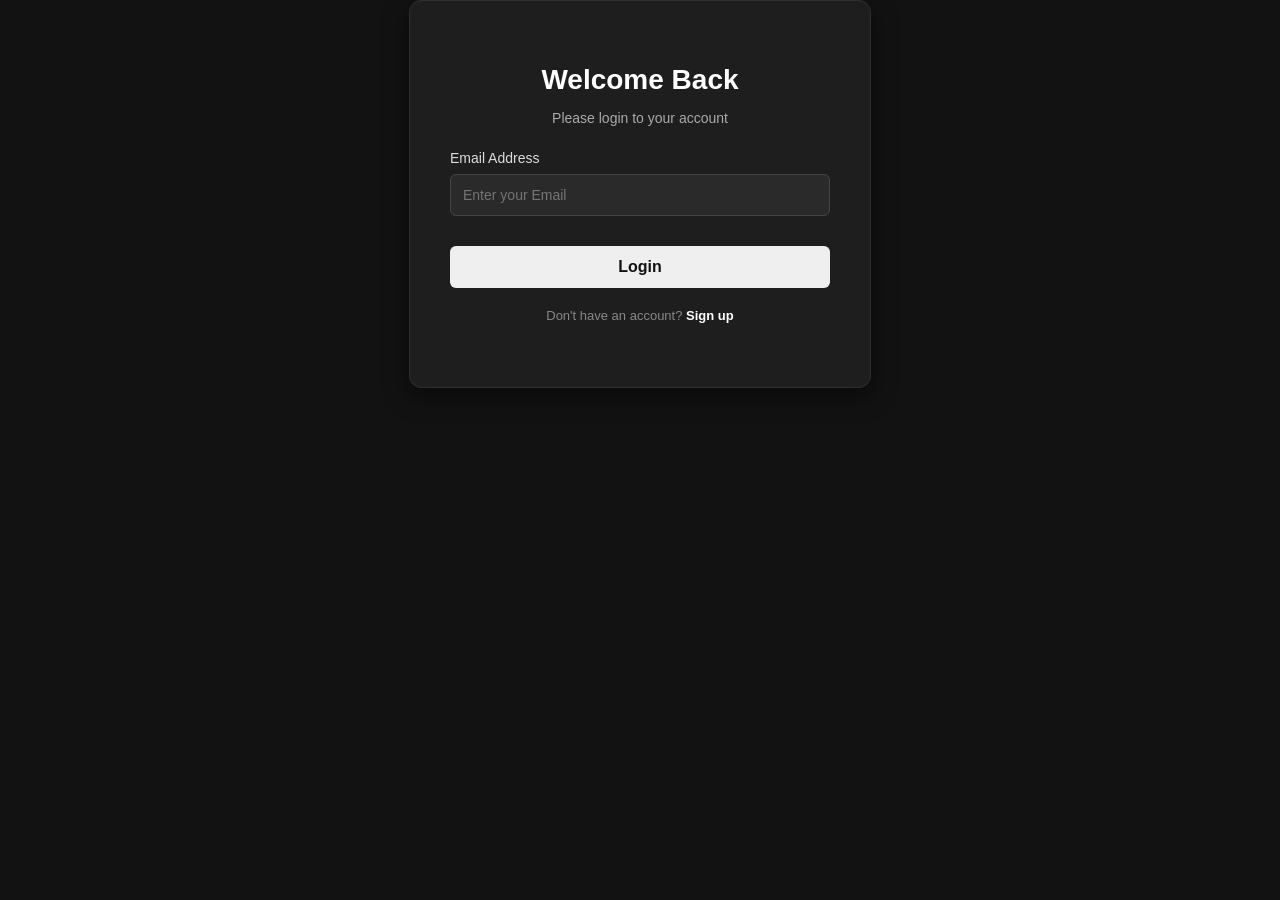
==== login.html @ f3183407 "Add files via upload" ====
<!DOCTYPE html>
<html lang="en">
<head>
    <meta charset="UTF-8">
    <meta name="viewport" content="width=device-width, initial-scale=1.0">
    <title>Login Form</title>
    <link rel="stylesheet" href="login.css">
</head>
<body>
    <div class="login-container">
        <h2>Welcome Back</h2>
        <p>Please login to your account</p>
        <form>
            <div class="input-group">
                <label for="email">Email Address</label>
                <input type="email" id="email" placeholder="Enter your Email" required>
            </div>
            <button type="Submit" class="login-btn">Login</button>
        </form>
        <div class="form-footer">
            <p>Don't have an account? 
            <a href="#">Sign up</a>
            </p>
        </div>
    </div>
</body>
</html>
---- login.css ----
body{
    margin: 0;
    padding: 0;
    font-family: 'Segoe UI', Tahoma, Geneva, Verdana, sans-serif;
    background-color: #121212;
    display: flex;
    justify-content: center;
    align-items: center;
    height: 100hv;
}

.login-container{
    background-color: #1e1e1e;
    padding: 40px;
    border-radius: 12px;
    box-shadow: 0 8px 24px rgba(0,0,0,0.5);
    width: 100%;
    max-width: 380px;
    text-align: center;
    border: 1px solid #2f2f2f;
}

.login-container h2{
    color: #ffffff;
    margin-bottom: 8px;
    font-size: 28px;
}

.login-container p{
    color: #aaa;
    font-size: 14px;
    margin-bottom: 24px;
}

.input-group{
    text-align: left;
    margin-bottom: 20px;
}

.input-group label{
    display: block;
    color: #dddddd;
    font-size: 14px;
    margin-bottom: 8px;
}

.input-group input{
    width: 100%;
    padding: 12px;
    background-color: #2a2a2a;
    border: 1px solid #444;
    border-radius: 6px;
    color: #fff;
    font-size: 14px;
    box-sizing: border-box;
    transition: 0.3s;
}

.input-group input:focus{
    border-color: #ffffff;
    outline: none;
    background-color: #333;
}

.login-btn{    
    width: 100%;
    padding: 12px;
    border-color: #ffffff;
    color: #121212;
    border: none;
    border-radius: 6px;
    font-size: 16px;
    font-weight: bold;
    cursor: pointer;
    transition: 0.3s;
    margin-top: 10px;
}

.login-btn:hover{
    background-color: #dddddd;
    transform: translateY(-2px);
}

.form-footer{
    margin-top: 20px;
}

.form-footer p{
    color: #888;
    font-size: 13px;
}

.form-footer a{
    color: #ffffff;
    text-decoration: none;
    font-weight: bold;
}

.form-footer a:hover{
    text-decoration: underline;
}
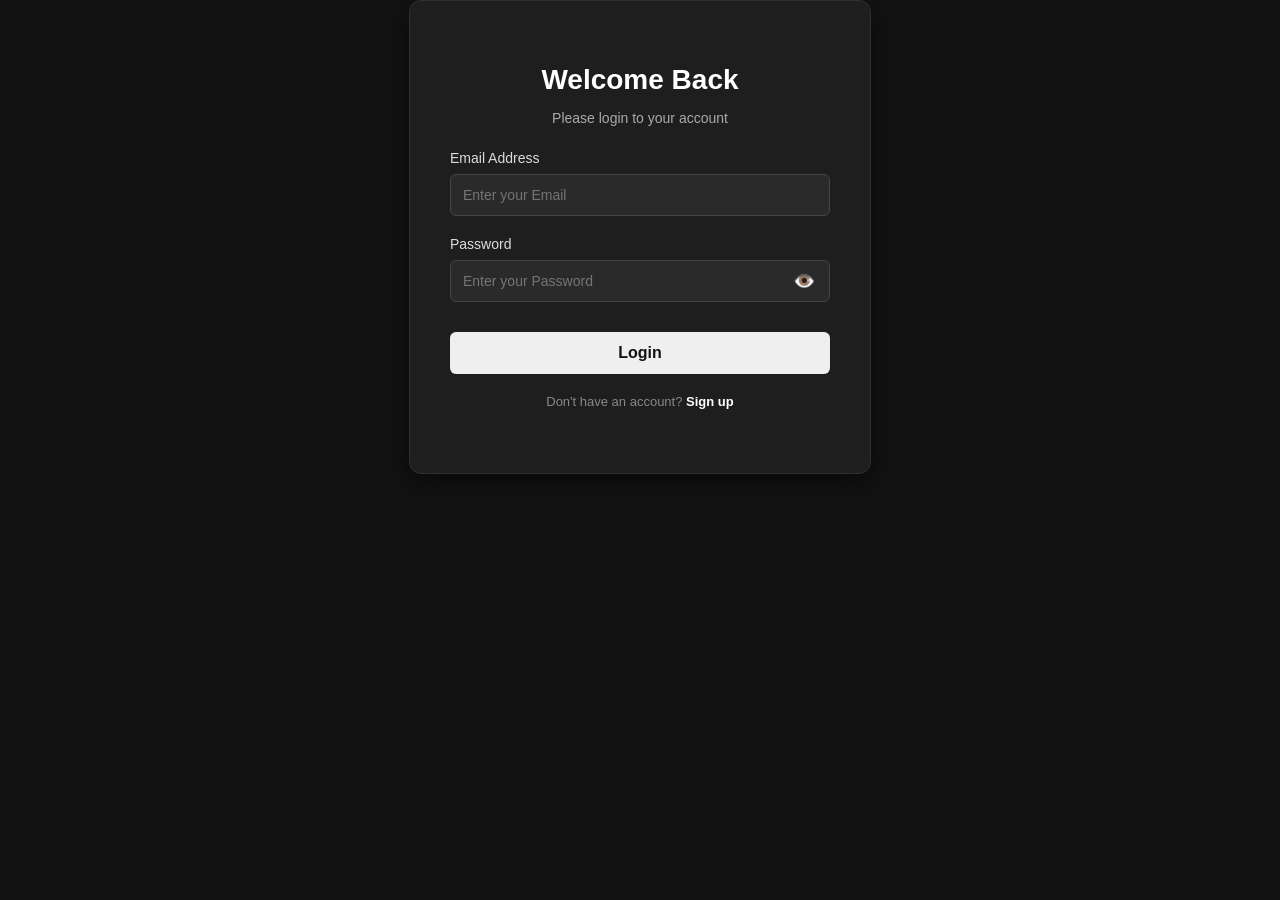
==== commit 050be68e: "Update login.html" ====
--- a/login.html
+++ b/login.html
@@ -10,18 +10,61 @@
     <div class="login-container">
         <h2>Welcome Back</h2>
         <p>Please login to your account</p>
-        <form>
+        
+        <form id="loginForm">
+            
             <div class="input-group">
                 <label for="email">Email Address</label>
-                <input type="email" id="email" placeholder="Enter your Email" required>
+                <input type="email" id="email" placeholder="Enter your Email">
             </div>
-            <button type="Submit" class="login-btn">Login</button>
+
+            <div class="input-group" style="position: relative;">
+                <label for="password">Password</label>
+                <input type="password" id="password" placeholder="Enter your Password">
+                <span id="togglePassword" style="position: absolute; right: 15px; bottom: 10px; cursor: pointer; font-size: 18px;">👁️</span>
+            </div>
+
+            <button type="submit" class="login-btn">Login</button>
         </form>
+
         <div class="form-footer">
             <p>Don't have an account? 
             <a href="#">Sign up</a>
             </p>
         </div>
     </div>
+
+    <script>
+        // HTML elements ko select kar rahe hain
+        const loginForm = document.getElementById('loginForm');
+        const emailInput = document.getElementById('email');
+        const passwordInput = document.getElementById('password');
+        const togglePassword = document.getElementById('togglePassword');
+
+        // ====== LOGIC 1: Show/Hide Password ======
+        togglePassword.addEventListener('click', function () {
+            if (passwordInput.type === 'password') {
+                passwordInput.type = 'text';
+                togglePassword.textContent = '🔒'; // Password dikhne par lock icon
+            } else {
+                passwordInput.type = 'password';
+                togglePassword.textContent = '👁️'; // Wapas eye icon
+            }
+        });
+
+        // ====== LOGIC 2: Empty Fields Check (Validation) ======
+        loginForm.addEventListener('submit', function (event) {
+            const emailValue = emailInput.value.trim();
+            const passwordValue = passwordInput.value.trim();
+
+            // Agar email ya password dono mein se koi bhi khali hai
+            if (emailValue === "" || passwordValue === "") {
+                event.preventDefault(); // Form ko submit hone se rokna
+                alert("Please fill both the fields");
+            } else {
+                alert("Login Successful! Processing...");
+            }
+        });
+    </script>
 </body>
-</html>+</html>
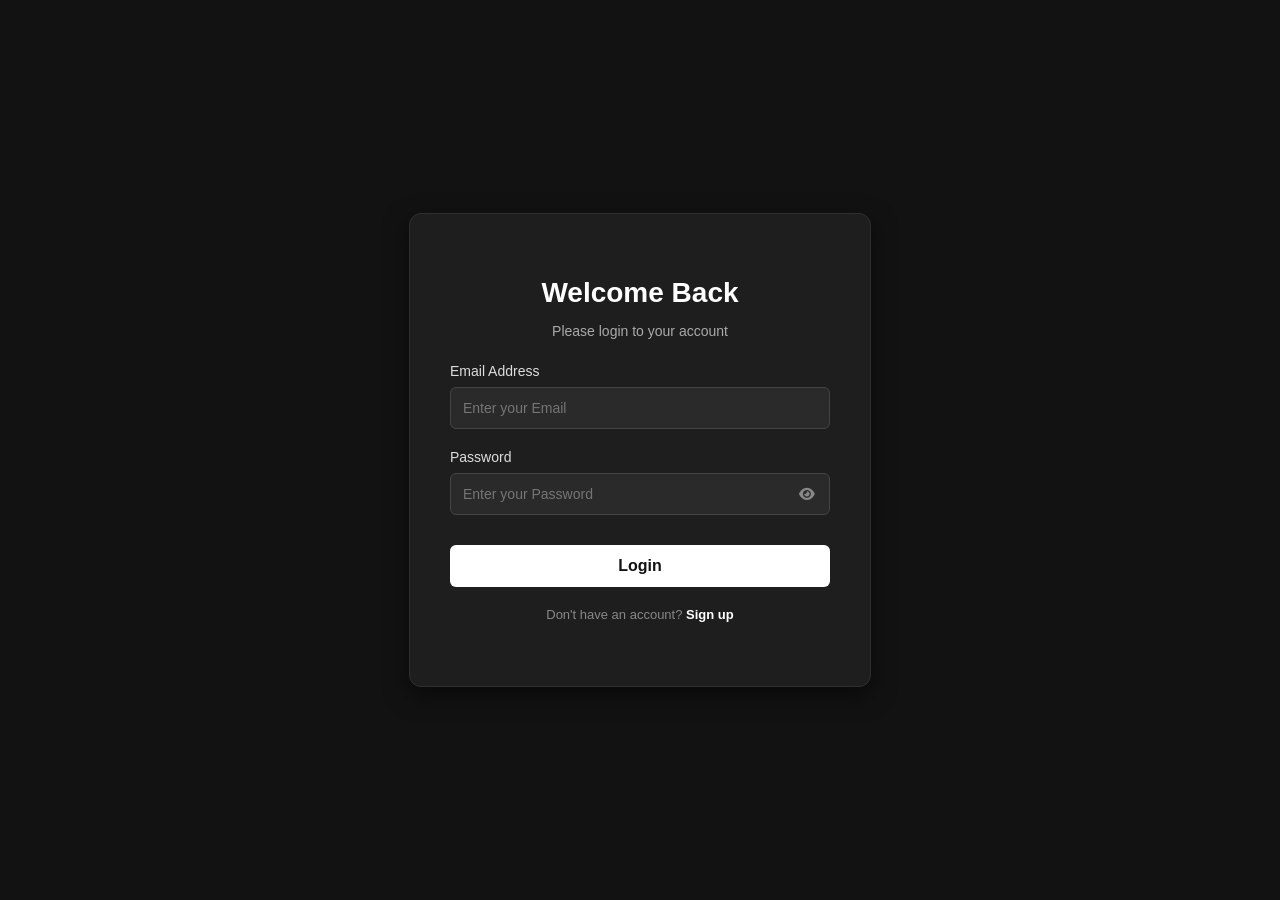
==== commit 092db059: "Update login.html" ====
--- a/login.html
+++ b/login.html
@@ -5,6 +5,7 @@
     <meta name="viewport" content="width=device-width, initial-scale=1.0">
     <title>Login Form</title>
     <link rel="stylesheet" href="login.css">
+    <link rel="stylesheet" href="https://cdnjs.cloudflare.com/ajax/libs/font-awesome/6.4.0/css/all.min.css">
 </head>
 <body>
     <div class="login-container">
@@ -18,11 +19,12 @@
                 <input type="email" id="email" placeholder="Enter your Email">
             </div>
 
-            <div class="input-group" style="position: relative;">
-                <label for="password">Password</label>
-                <input type="password" id="password" placeholder="Enter your Password">
-                <span id="togglePassword" style="position: absolute; right: 15px; bottom: 10px; cursor: pointer; font-size: 18px;">👁️</span>
-            </div>
+            <!-- Updated Password Input and Icon -->
+    <div class="input-group">
+        <label for="password">Password</label>
+        <input type="password" id="password" placeholder="Enter your Password">
+        <i class="fa-solid fa-eye" id="togglePassword"></i>
+    </div>
 
             <button type="submit" class="login-btn">Login</button>
         </form>
@@ -42,15 +44,15 @@
         const togglePassword = document.getElementById('togglePassword');
 
         // ====== LOGIC 1: Show/Hide Password ======
-        togglePassword.addEventListener('click', function () {
-            if (passwordInput.type === 'password') {
-                passwordInput.type = 'text';
-                togglePassword.textContent = '🔒'; // Password dikhne par lock icon
-            } else {
-                passwordInput.type = 'password';
-                togglePassword.textContent = '👁️'; // Wapas eye icon
-            }
-        });
+    togglePassword.addEventListener('click', function () {
+        if (passwordInput.type === 'password') {
+            passwordInput.type = 'text';
+        this.className = 'fa-solid fa-eye-slash';
+    } else {
+        passwordInput.type = 'password';
+        this.className = 'fa-solid fa-eye';
+    }
+    });
 
         // ====== LOGIC 2: Empty Fields Check (Validation) ======
         loginForm.addEventListener('submit', function (event) {
--- a/login.css
+++ b/login.css
@@ -1,4 +1,4 @@
-body{
+body {
     margin: 0;
     padding: 0;
     font-family: 'Segoe UI', Tahoma, Geneva, Verdana, sans-serif;
@@ -6,10 +6,10 @@
     display: flex;
     justify-content: center;
     align-items: center;
-    height: 100hv;
+    height: 100vh; 
 }
 
-.login-container{
+.login-container {
     background-color: #1e1e1e;
     padding: 40px;
     border-radius: 12px;
@@ -20,33 +20,35 @@
     border: 1px solid #2f2f2f;
 }
 
-.login-container h2{
+.login-container h2 {
     color: #ffffff;
     margin-bottom: 8px;
     font-size: 28px;
 }
 
-.login-container p{
+.login-container p {
     color: #aaa;
     font-size: 14px;
     margin-bottom: 24px;
 }
 
-.input-group{
+.input-group {
     text-align: left;
     margin-bottom: 20px;
+    position: relative; 
 }
 
-.input-group label{
+.input-group label {
     display: block;
     color: #dddddd;
     font-size: 14px;
     margin-bottom: 8px;
 }
 
-.input-group input{
+.input-group input {
     width: 100%;
     padding: 12px;
+    padding-right: 40px; 
     background-color: #2a2a2a;
     border: 1px solid #444;
     border-radius: 6px;
@@ -56,16 +58,29 @@
     transition: 0.3s;
 }
 
-.input-group input:focus{
+.input-group input:focus {
     border-color: #ffffff;
     outline: none;
     background-color: #333;
 }
 
-.login-btn{    
+#togglePassword {
+    position: absolute;
+    right: 15px;
+    bottom: 14px; 
+    cursor: pointer;
+    font-size: 14px; 
+    color: #888; 
+    transition: 0.2s;
+}
+
+#togglePassword:hover {
+    color: #ffffff;
+}
+.login-btn {    
     width: 100%;
     padding: 12px;
-    border-color: #ffffff;
+    background-color: #ffffff; 
     color: #121212;
     border: none;
     border-radius: 6px;
@@ -76,26 +91,26 @@
     margin-top: 10px;
 }
 
-.login-btn:hover{
+.login-btn:hover {
     background-color: #dddddd;
     transform: translateY(-2px);
 }
 
-.form-footer{
+.form-footer {
     margin-top: 20px;
 }
 
-.form-footer p{
+.form-footer p {
     color: #888;
     font-size: 13px;
 }
 
-.form-footer a{
+.form-footer a {
     color: #ffffff;
     text-decoration: none;
     font-weight: bold;
 }
 
-.form-footer a:hover{
+.form-footer a:hover {
     text-decoration: underline;
-}+}
